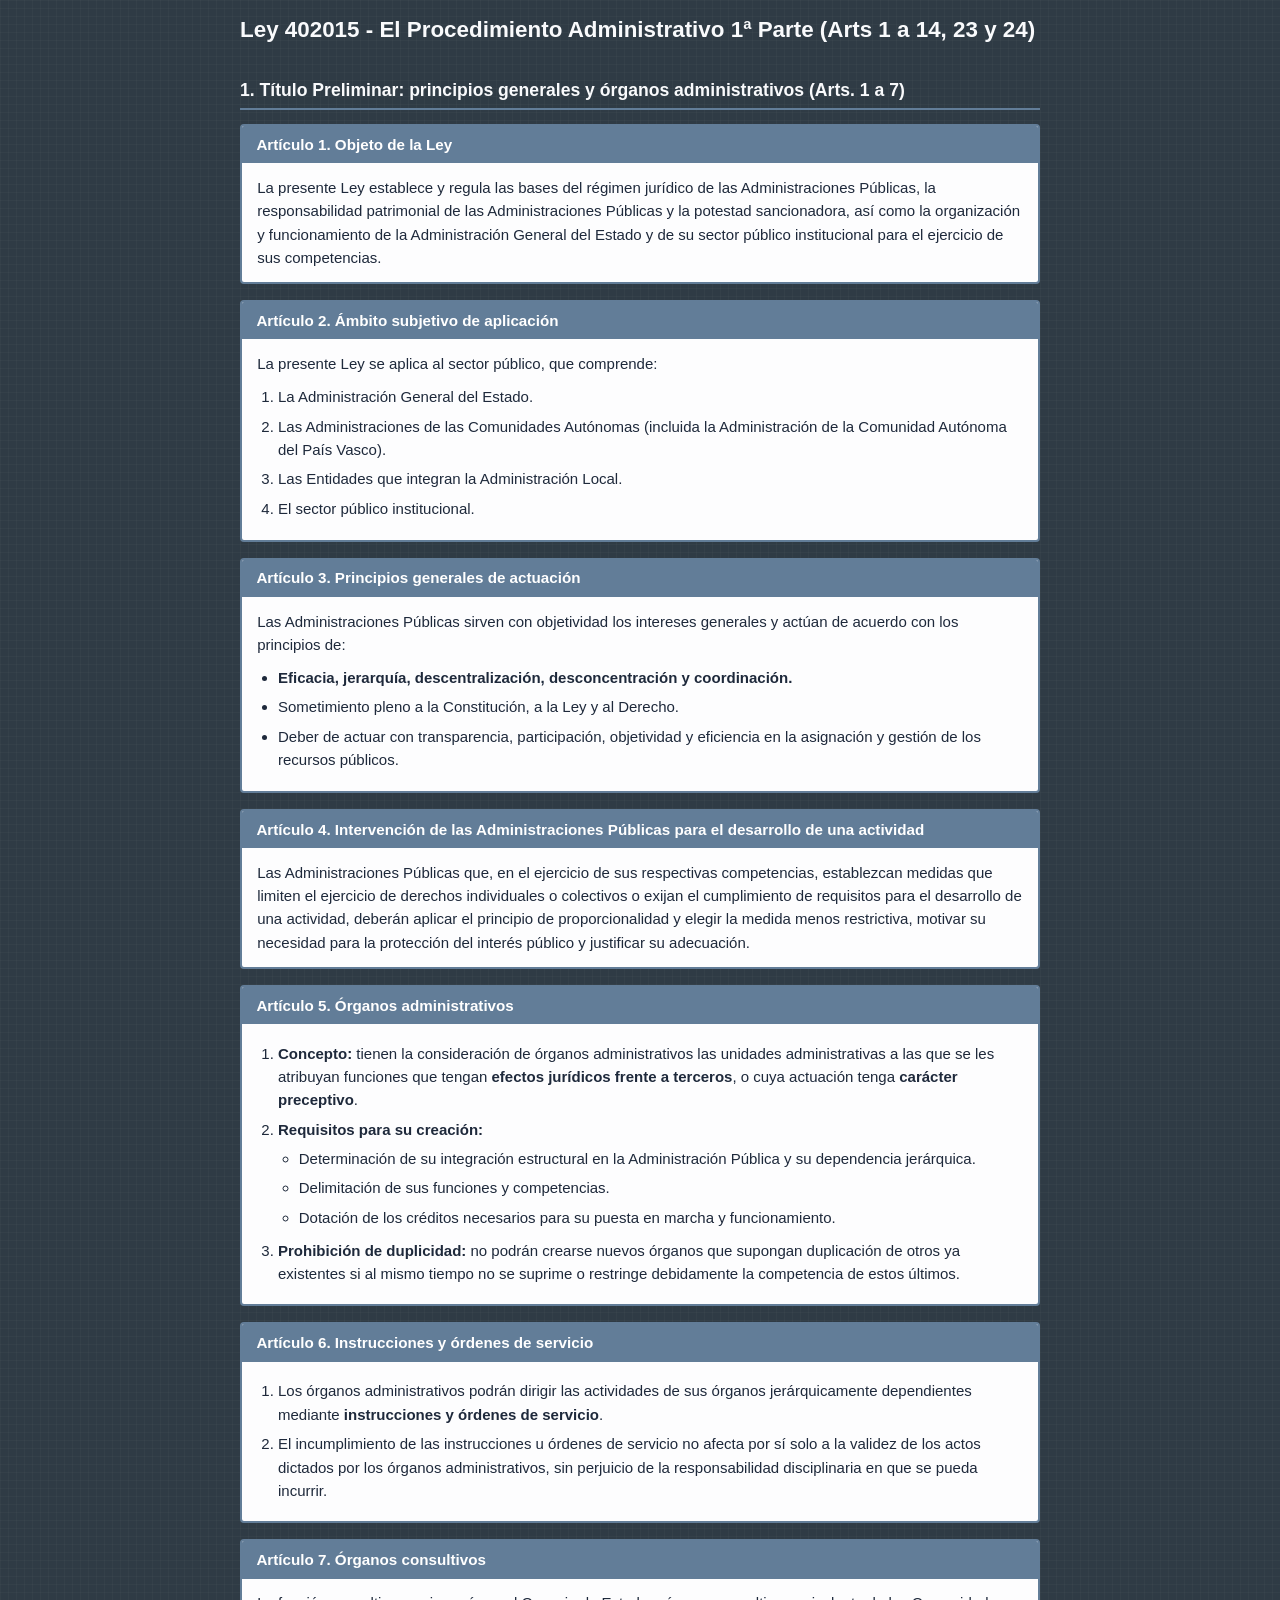
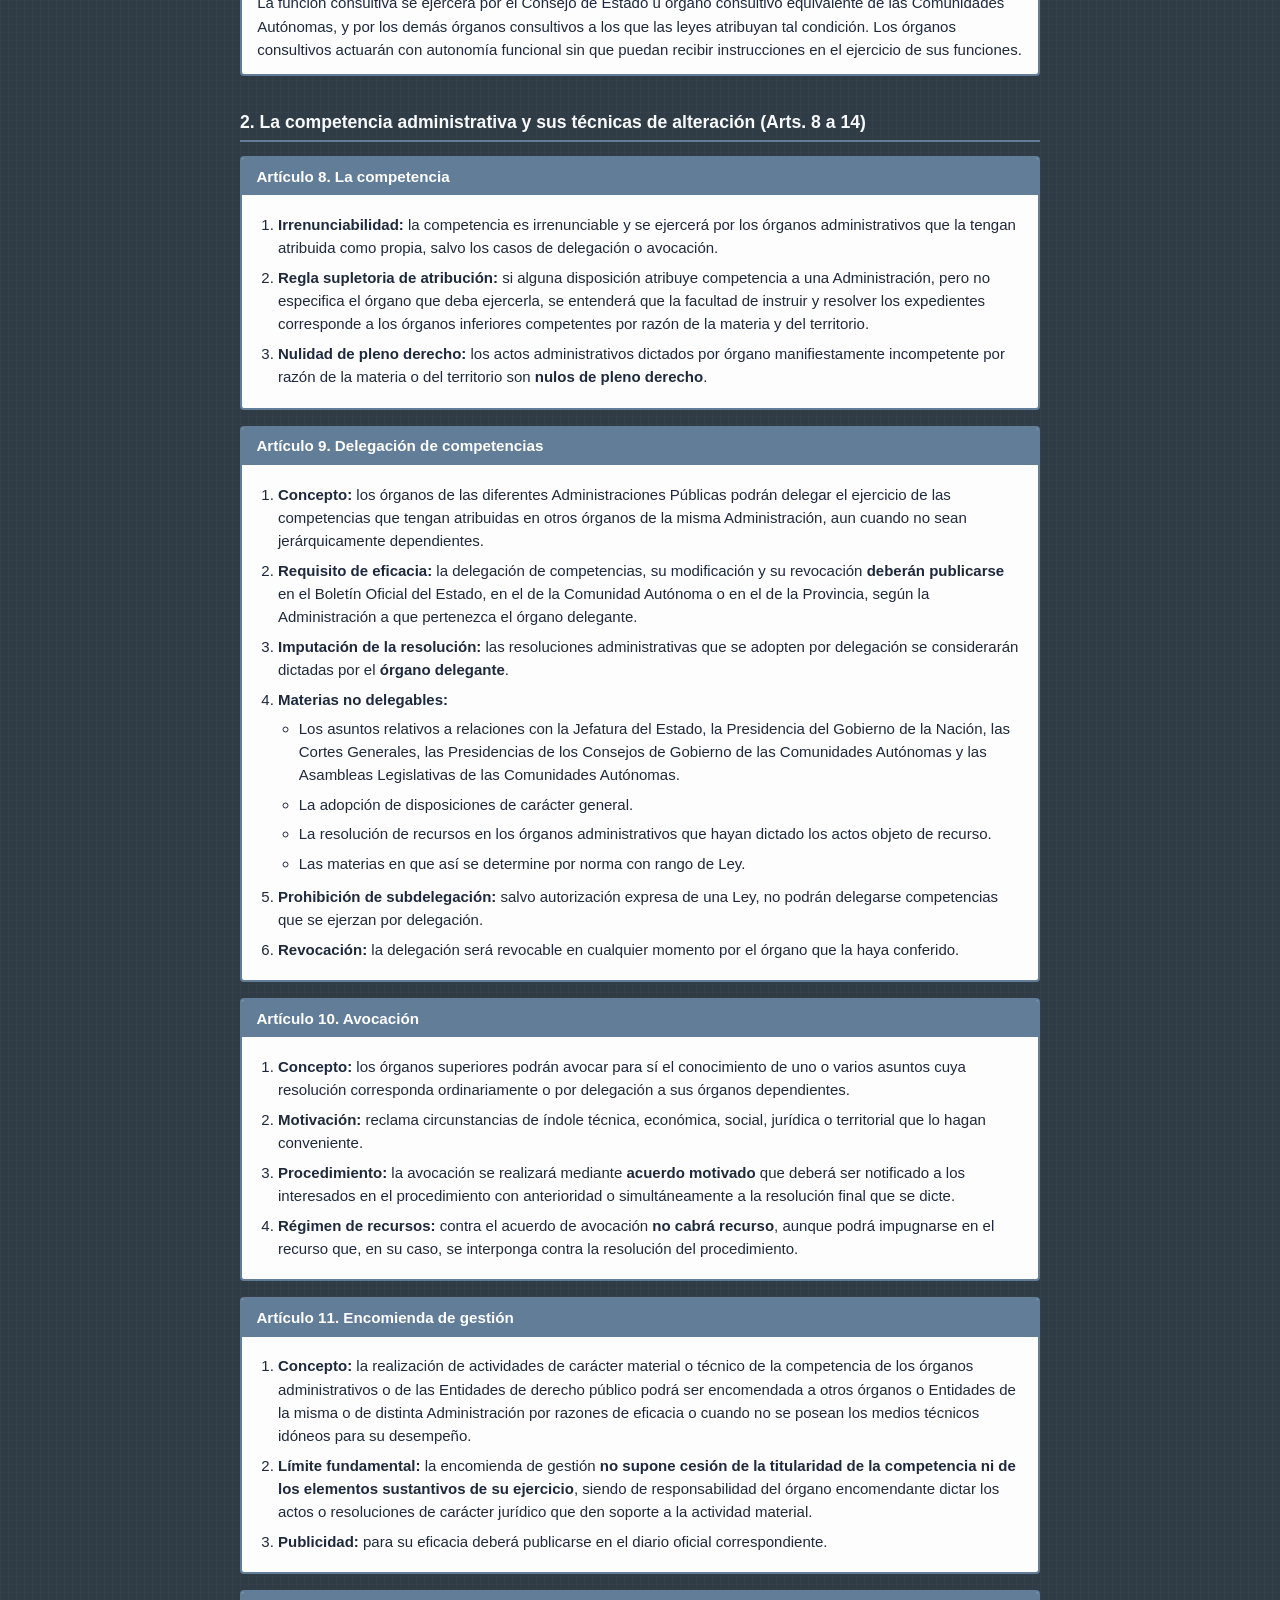
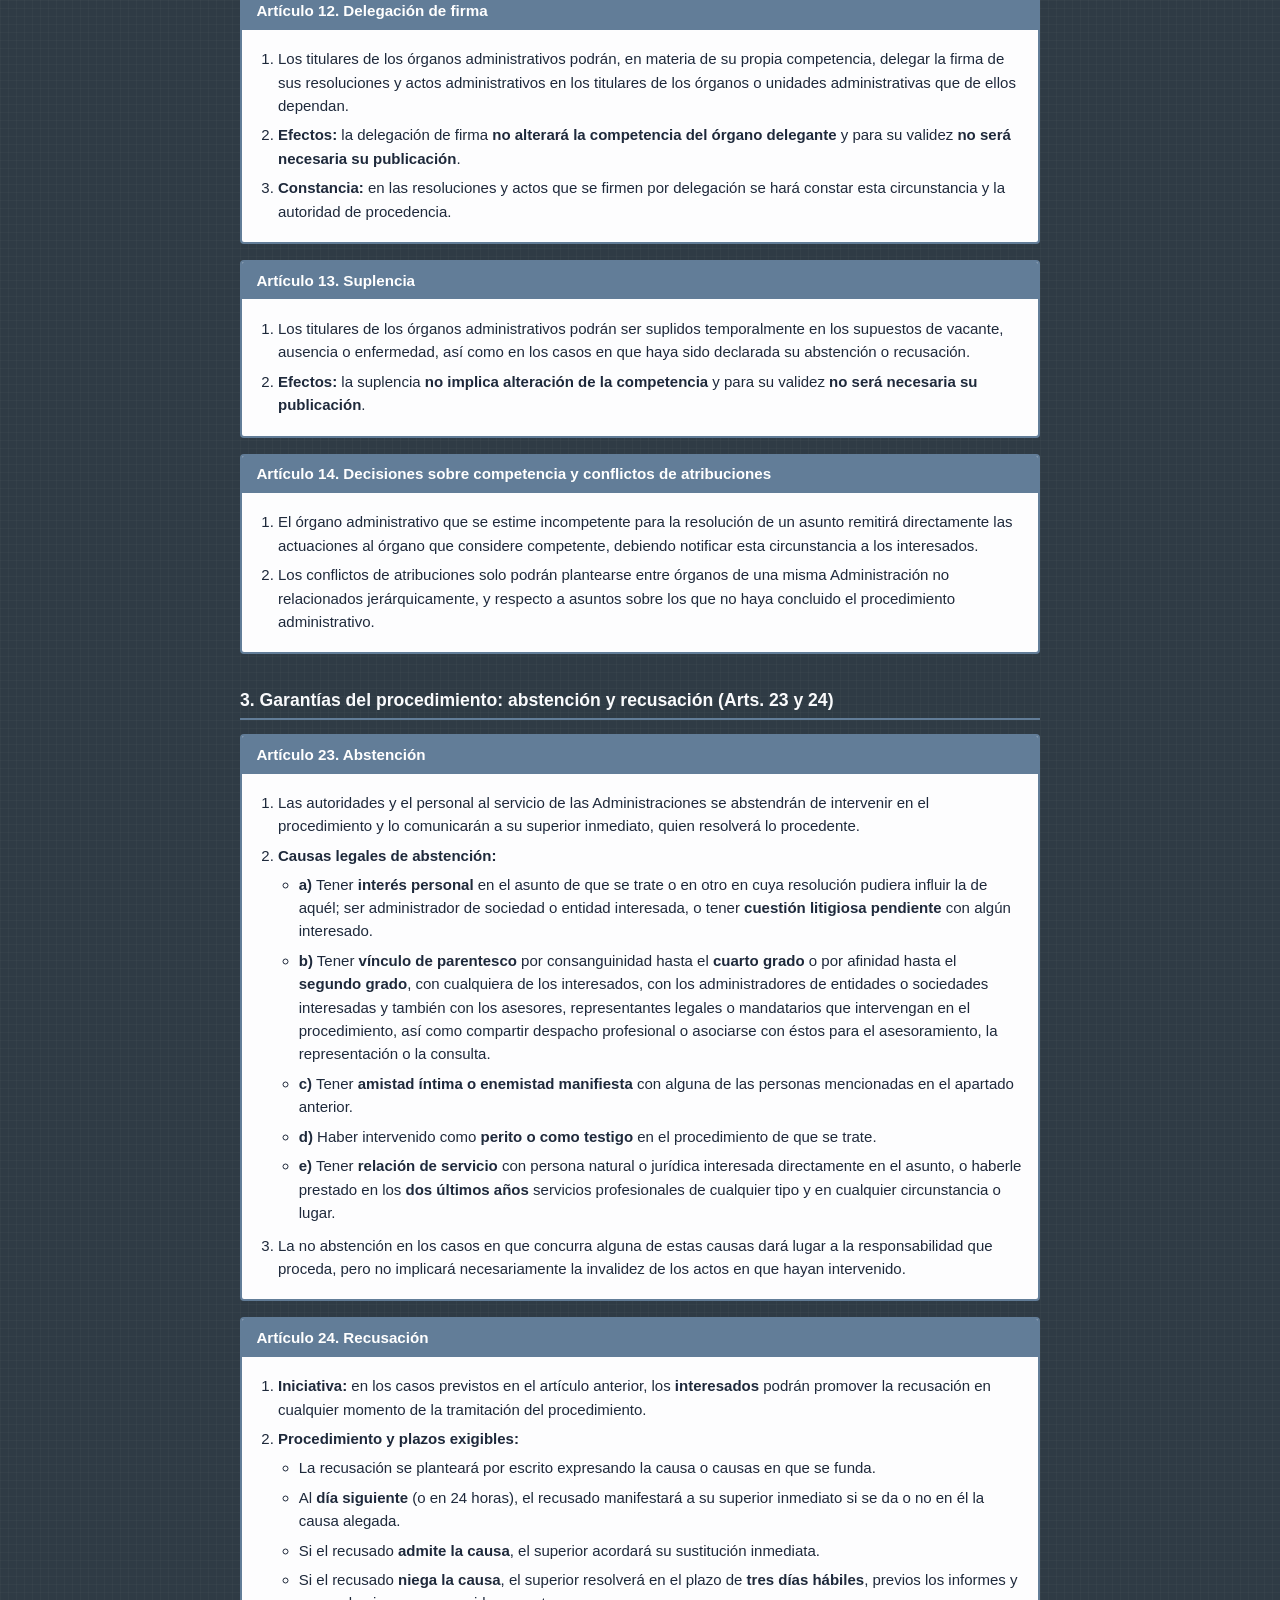
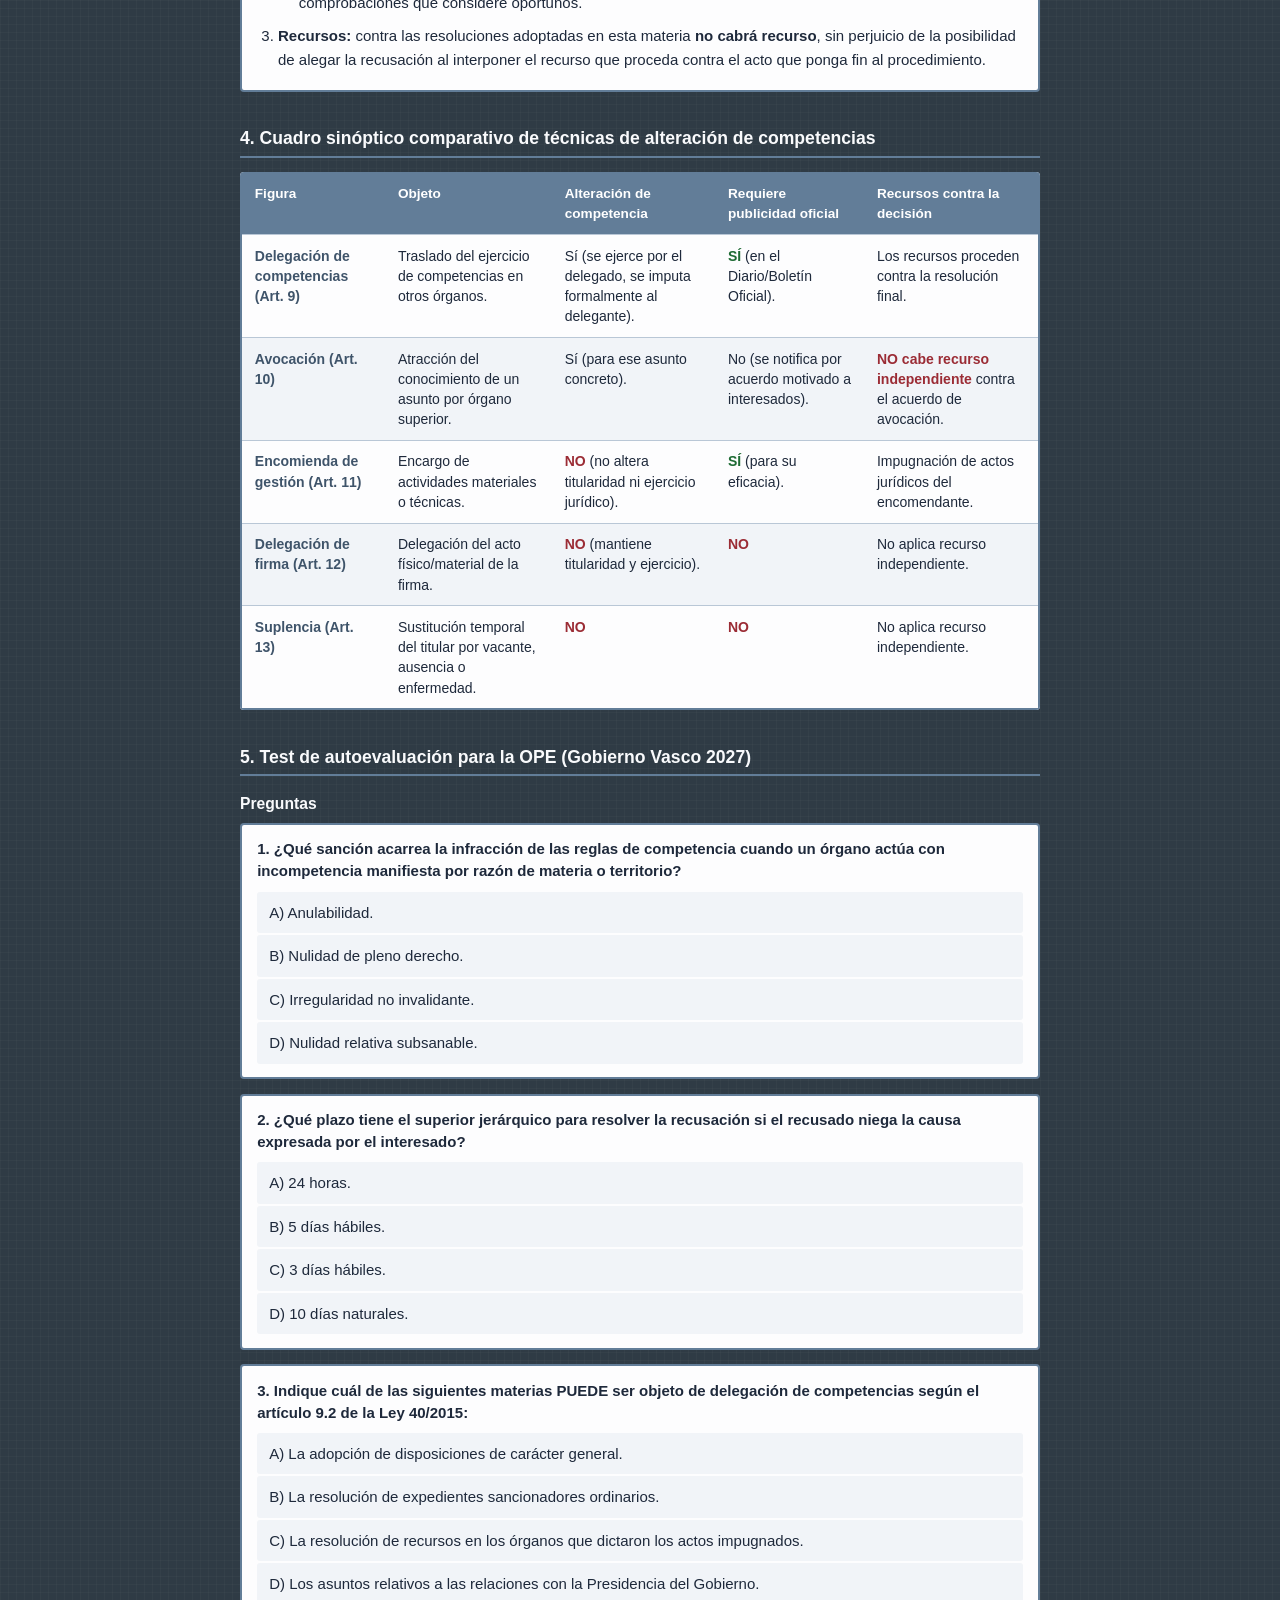
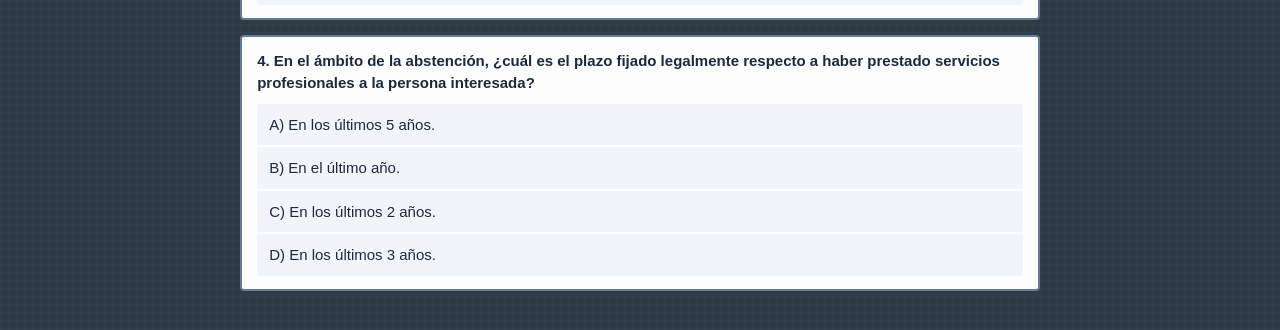
==== paginas/p1_esquema_ley40.html @ 46e8e2f7 "Add files via upload" ====
<!DOCTYPE html>
<html lang="es">
<head>
<meta charset="UTF-8">
<meta name="viewport" content="width=device-width, initial-scale=1.0">
<title>Ley 402015 - El Procedimiento Administrativo 1ª Parte (Arts 1 a 14, 23 y 24)</title>
<link rel="stylesheet" href="../src/estilo.css">
<style>
*{box-sizing:border-box}
body{display:block;padding:16px 12px 24px}
.container{max-width:800px;margin:0 auto}
h1{font-size:1.4rem;color:#F9FAFC;margin:0 0 .4rem;line-height:1.25}
h2{font-size:1.1rem;color:#F9FAFC;margin:2.2rem 0 .9rem;padding-bottom:.35rem;border-bottom:2px solid var(--acento);line-height:1.3}
p{margin:0 0 .6rem}
.sub{color:#F9FAFC;font-size:.98rem;font-weight:bold;margin:1.2rem 0 .6rem}

/* tarjetas */
.card{background:var(--caja);border:2px solid var(--acento);border-radius:4px;overflow:hidden;margin-bottom:1rem;color:var(--texto)}
.card>h3{margin:0;background:var(--acento);color:#fff;font-size:.95rem;padding:.55rem .9rem;line-height:1.3}
.card .cuerpo{padding:.8rem .95rem;font-size:15px;line-height:1.55}
.card .cuerpo>*:last-child{margin-bottom:0}
.card ol,.card ul{margin:.3rem 0 .6rem;padding-left:1.3rem}
.card li{margin-bottom:.4rem}
.card ul ul,.card ol ul{margin-top:.35rem}
.card strong{color:#1E293B}
.etq{color:#3f546a}


/* tabla comparativa */
.tabla-scroll{overflow-x:auto;margin-bottom:1.4rem;border-radius:4px}
table{width:100%;min-width:640px;border-collapse:collapse;background:var(--caja);border:2px solid var(--acento)}
th,td{padding:.65rem .8rem;text-align:left;border-bottom:1px solid var(--borde);vertical-align:top;line-height:1.45;font-size:14px;color:var(--texto)}
th{background:var(--acento);color:#fff;font-size:.85rem}
tr:last-child td{border-bottom:none}
tr:nth-child(even) td{background:#F1F4F8}
td:first-child{font-weight:bold;color:#3f546a}
.si{color:#1e6b34;font-weight:bold}
.no{color:#9b2c35;font-weight:bold}

/* test */
.preg{background:var(--caja);border:2px solid var(--acento);border-radius:4px;padding:.85rem .95rem;margin-bottom:.9rem;color:var(--texto)}
.preg .enun{font-size:15px;font-weight:bold;line-height:1.45;margin-bottom:.6rem}
.preg .opciones-contenedor{margin-bottom:0}
.preg .opcion{width:100%;font-size:15px;background:#F1F4F8}
.preg .opcion:not(.correcta):not(.incorrecta):hover{background:#D3DCE7}
.preg.resuelta .opcion{cursor:default}
.preg.resuelta .opcion:not(.correcta):not(.incorrecta):hover{background:#F1F4F8}
.expl{margin-top:.7rem;border-radius:4px;padding:.75rem .95rem;font-size:15px;line-height:1.5;color:var(--texto)}
.expl.ok{background:#eaf7ee;border:1px solid #85d192;border-left:5px solid #5fb36f}
.expl.ko{background:#fdeced;border:1px solid #f0a1a8;border-left:5px solid #d9727c}
.expl strong{display:block;margin-bottom:.2rem}
.expl.ok strong{color:#1e6b34}
.expl.ko strong{color:#9b2c35}

@media(max-width:600px){body{padding:12px 8px 20px}h1{font-size:1.2rem}.card .cuerpo,.fase,.preg{padding:.7rem .75rem}}
</style>
</head>
<body>
<div class="container">

  <h1>Ley 402015 - El Procedimiento Administrativo 1ª Parte (Arts 1 a 14, 23 y 24)</h1>

  <!-- 2. TÍTULO PRELIMINAR -->
  <h2>1. Título Preliminar: principios generales y órganos administrativos (Arts. 1 a 7)</h2>

  <div class="card">
    <h3>Artículo 1. Objeto de la Ley</h3>
    <div class="cuerpo"><p>La presente Ley establece y regula las bases del régimen jurídico de las Administraciones Públicas, la responsabilidad patrimonial de las Administraciones Públicas y la potestad sancionadora, así como la organización y funcionamiento de la Administración General del Estado y de su sector público institucional para el ejercicio de sus competencias.</p></div>
  </div>

  <div class="card">
    <h3>Artículo 2. Ámbito subjetivo de aplicación</h3>
    <div class="cuerpo">
      <p>La presente Ley se aplica al sector público, que comprende:</p>
      <ol>
        <li>La Administración General del Estado.</li>
        <li>Las Administraciones de las Comunidades Autónomas (incluida la Administración de la Comunidad Autónoma del País Vasco).</li>
        <li>Las Entidades que integran la Administración Local.</li>
        <li>El sector público institucional.</li>
      </ol>
    </div>
  </div>

  <div class="card">
    <h3>Artículo 3. Principios generales de actuación</h3>
    <div class="cuerpo">
      <p>Las Administraciones Públicas sirven con objetividad los intereses generales y actúan de acuerdo con los principios de:</p>
      <ul>
        <li><strong>Eficacia, jerarquía, descentralización, desconcentración y coordinación.</strong></li>
        <li>Sometimiento pleno a la Constitución, a la Ley y al Derecho.</li>
        <li>Deber de actuar con transparencia, participación, objetividad y eficiencia en la asignación y gestión de los recursos públicos.</li>
      </ul>
    </div>
  </div>

  <div class="card">
    <h3>Artículo 4. Intervención de las Administraciones Públicas para el desarrollo de una actividad</h3>
    <div class="cuerpo"><p>Las Administraciones Públicas que, en el ejercicio de sus respectivas competencias, establezcan medidas que limiten el ejercicio de derechos individuales o colectivos o exijan el cumplimiento de requisitos para el desarrollo de una actividad, deberán aplicar el principio de proporcionalidad y elegir la medida menos restrictiva, motivar su necesidad para la protección del interés público y justificar su adecuación.</p></div>
  </div>

  <div class="card">
    <h3>Artículo 5. Órganos administrativos</h3>
    <div class="cuerpo">
      <ol>
        <li><strong>Concepto:</strong> tienen la consideración de órganos administrativos las unidades administrativas a las que se les atribuyan funciones que tengan <strong>efectos jurídicos frente a terceros</strong>, o cuya actuación tenga <strong>carácter preceptivo</strong>.</li>
        <li><strong>Requisitos para su creación:</strong>
          <ul>
            <li>Determinación de su integración estructural en la Administración Pública y su dependencia jerárquica.</li>
            <li>Delimitación de sus funciones y competencias.</li>
            <li>Dotación de los créditos necesarios para su puesta en marcha y funcionamiento.</li>
          </ul>
        </li>
        <li><strong>Prohibición de duplicidad:</strong> no podrán crearse nuevos órganos que supongan duplicación de otros ya existentes si al mismo tiempo no se suprime o restringe debidamente la competencia de estos últimos.</li>
      </ol>
    </div>
  </div>

  <div class="card">
    <h3>Artículo 6. Instrucciones y órdenes de servicio</h3>
    <div class="cuerpo">
      <ol>
        <li>Los órganos administrativos podrán dirigir las actividades de sus órganos jerárquicamente dependientes mediante <strong>instrucciones y órdenes de servicio</strong>.</li>
        <li>El incumplimiento de las instrucciones u órdenes de servicio no afecta por sí solo a la validez de los actos dictados por los órganos administrativos, sin perjuicio de la responsabilidad disciplinaria en que se pueda incurrir.</li>
      </ol>
    </div>
  </div>

  <div class="card">
    <h3>Artículo 7. Órganos consultivos</h3>
    <div class="cuerpo"><p>La función consultiva se ejercerá por el Consejo de Estado u órgano consultivo equivalente de las Comunidades Autónomas, y por los demás órganos consultivos a los que las leyes atribuyan tal condición. Los órganos consultivos actuarán con autonomía funcional sin que puedan recibir instrucciones en el ejercicio de sus funciones.</p></div>
  </div>

  <!-- 3. COMPETENCIA -->
  <h2>2. La competencia administrativa y sus técnicas de alteración (Arts. 8 a 14)</h2>

  <div class="card">
    <h3>Artículo 8. La competencia</h3>
    <div class="cuerpo">
      <ol>
        <li><strong>Irrenunciabilidad:</strong> la competencia es irrenunciable y se ejercerá por los órganos administrativos que la tengan atribuida como propia, salvo los casos de delegación o avocación.</li>
        <li><strong>Regla supletoria de atribución:</strong> si alguna disposición atribuye competencia a una Administración, pero no especifica el órgano que deba ejercerla, se entenderá que la facultad de instruir y resolver los expedientes corresponde a los órganos inferiores competentes por razón de la materia y del territorio.</li>
        <li><strong>Nulidad de pleno derecho:</strong> los actos administrativos dictados por órgano manifiestamente incompetente por razón de la materia o del territorio son <strong>nulos de pleno derecho</strong>.</li>
      </ol>
    </div>
  </div>

  <div class="card">
    <h3>Artículo 9. Delegación de competencias</h3>
    <div class="cuerpo">
      <ol>
        <li><strong>Concepto:</strong> los órganos de las diferentes Administraciones Públicas podrán delegar el ejercicio de las competencias que tengan atribuidas en otros órganos de la misma Administración, aun cuando no sean jerárquicamente dependientes.</li>
        <li><strong>Requisito de eficacia:</strong> la delegación de competencias, su modificación y su revocación <strong>deberán publicarse</strong> en el Boletín Oficial del Estado, en el de la Comunidad Autónoma o en el de la Provincia, según la Administración a que pertenezca el órgano delegante.</li>
        <li><strong>Imputación de la resolución:</strong> las resoluciones administrativas que se adopten por delegación se considerarán dictadas por el <strong>órgano delegante</strong>.</li>
        <li><strong>Materias no delegables:</strong>
          <ul>
            <li>Los asuntos relativos a relaciones con la Jefatura del Estado, la Presidencia del Gobierno de la Nación, las Cortes Generales, las Presidencias de los Consejos de Gobierno de las Comunidades Autónomas y las Asambleas Legislativas de las Comunidades Autónomas.</li>
            <li>La adopción de disposiciones de carácter general.</li>
            <li>La resolución de recursos en los órganos administrativos que hayan dictado los actos objeto de recurso.</li>
            <li>Las materias en que así se determine por norma con rango de Ley.</li>
          </ul>
        </li>
        <li><strong>Prohibición de subdelegación:</strong> salvo autorización expresa de una Ley, no podrán delegarse competencias que se ejerzan por delegación.</li>
        <li><strong>Revocación:</strong> la delegación será revocable en cualquier momento por el órgano que la haya conferido.</li>
      </ol>
    </div>
  </div>

  <div class="card">
    <h3>Artículo 10. Avocación</h3>
    <div class="cuerpo">
      <ol>
        <li><strong>Concepto:</strong> los órganos superiores podrán avocar para sí el conocimiento de uno o varios asuntos cuya resolución corresponda ordinariamente o por delegación a sus órganos dependientes.</li>
        <li><strong>Motivación:</strong> reclama circunstancias de índole técnica, económica, social, jurídica o territorial que lo hagan conveniente.</li>
        <li><strong>Procedimiento:</strong> la avocación se realizará mediante <strong>acuerdo motivado</strong> que deberá ser notificado a los interesados en el procedimiento con anterioridad o simultáneamente a la resolución final que se dicte.</li>
        <li><strong>Régimen de recursos:</strong> contra el acuerdo de avocación <strong>no cabrá recurso</strong>, aunque podrá impugnarse en el recurso que, en su caso, se interponga contra la resolución del procedimiento.</li>
      </ol>
    </div>
  </div>

  <div class="card">
    <h3>Artículo 11. Encomienda de gestión</h3>
    <div class="cuerpo">
      <ol>
        <li><strong>Concepto:</strong> la realización de actividades de carácter material o técnico de la competencia de los órganos administrativos o de las Entidades de derecho público podrá ser encomendada a otros órganos o Entidades de la misma o de distinta Administración por razones de eficacia o cuando no se posean los medios técnicos idóneos para su desempeño.</li>
        <li><strong>Límite fundamental:</strong> la encomienda de gestión <strong>no supone cesión de la titularidad de la competencia ni de los elementos sustantivos de su ejercicio</strong>, siendo de responsabilidad del órgano encomendante dictar los actos o resoluciones de carácter jurídico que den soporte a la actividad material.</li>
        <li><strong>Publicidad:</strong> para su eficacia deberá publicarse en el diario oficial correspondiente.</li>
      </ol>
    </div>
  </div>

  <div class="card">
    <h3>Artículo 12. Delegación de firma</h3>
    <div class="cuerpo">
      <ol>
        <li>Los titulares de los órganos administrativos podrán, en materia de su propia competencia, delegar la firma de sus resoluciones y actos administrativos en los titulares de los órganos o unidades administrativas que de ellos dependan.</li>
        <li><strong>Efectos:</strong> la delegación de firma <strong>no alterará la competencia del órgano delegante</strong> y para su validez <strong>no será necesaria su publicación</strong>.</li>
        <li><strong>Constancia:</strong> en las resoluciones y actos que se firmen por delegación se hará constar esta circunstancia y la autoridad de procedencia.</li>
      </ol>
    </div>
  </div>

  <div class="card">
    <h3>Artículo 13. Suplencia</h3>
    <div class="cuerpo">
      <ol>
        <li>Los titulares de los órganos administrativos podrán ser suplidos temporalmente en los supuestos de vacante, ausencia o enfermedad, así como en los casos en que haya sido declarada su abstención o recusación.</li>
        <li><strong>Efectos:</strong> la suplencia <strong>no implica alteración de la competencia</strong> y para su validez <strong>no será necesaria su publicación</strong>.</li>
      </ol>
    </div>
  </div>

  <div class="card">
    <h3>Artículo 14. Decisiones sobre competencia y conflictos de atribuciones</h3>
    <div class="cuerpo">
      <ol>
        <li>El órgano administrativo que se estime incompetente para la resolución de un asunto remitirá directamente las actuaciones al órgano que considere competente, debiendo notificar esta circunstancia a los interesados.</li>
        <li>Los conflictos de atribuciones solo podrán plantearse entre órganos de una misma Administración no relacionados jerárquicamente, y respecto a asuntos sobre los que no haya concluido el procedimiento administrativo.</li>
      </ol>
    </div>
  </div>

  <!-- 4. ABSTENCIÓN Y RECUSACIÓN -->
  <h2>3. Garantías del procedimiento: abstención y recusación (Arts. 23 y 24)</h2>

  <div class="card">
    <h3>Artículo 23. Abstención</h3>
    <div class="cuerpo">
      <ol>
        <li>Las autoridades y el personal al servicio de las Administraciones se abstendrán de intervenir en el procedimiento y lo comunicarán a su superior inmediato, quien resolverá lo procedente.</li>
        <li><strong>Causas legales de abstención:</strong>
          <ul>
            <li><strong>a)</strong> Tener <strong>interés personal</strong> en el asunto de que se trate o en otro en cuya resolución pudiera influir la de aquél; ser administrador de sociedad o entidad interesada, o tener <strong>cuestión litigiosa pendiente</strong> con algún interesado.</li>
            <li><strong>b)</strong> Tener <strong>vínculo de parentesco</strong> por consanguinidad hasta el <strong>cuarto grado</strong> o por afinidad hasta el <strong>segundo grado</strong>, con cualquiera de los interesados, con los administradores de entidades o sociedades interesadas y también con los asesores, representantes legales o mandatarios que intervengan en el procedimiento, así como compartir despacho profesional o asociarse con éstos para el asesoramiento, la representación o la consulta.</li>
            <li><strong>c)</strong> Tener <strong>amistad íntima o enemistad manifiesta</strong> con alguna de las personas mencionadas en el apartado anterior.</li>
            <li><strong>d)</strong> Haber intervenido como <strong>perito o como testigo</strong> en el procedimiento de que se trate.</li>
            <li><strong>e)</strong> Tener <strong>relación de servicio</strong> con persona natural o jurídica interesada directamente en el asunto, o haberle prestado en los <strong>dos últimos años</strong> servicios profesionales de cualquier tipo y en cualquier circunstancia o lugar.</li>
          </ul>
        </li>
        <li>La no abstención en los casos en que concurra alguna de estas causas dará lugar a la responsabilidad que proceda, pero no implicará necesariamente la invalidez de los actos en que hayan intervenido.</li>
      </ol>
    </div>
  </div>

  <div class="card">
    <h3>Artículo 24. Recusación</h3>
    <div class="cuerpo">
      <ol>
        <li><strong>Iniciativa:</strong> en los casos previstos en el artículo anterior, los <strong>interesados</strong> podrán promover la recusación en cualquier momento de la tramitación del procedimiento.</li>
        <li><strong>Procedimiento y plazos exigibles:</strong>
          <ul>
            <li>La recusación se planteará por escrito expresando la causa o causas en que se funda.</li>
            <li>Al <strong>día siguiente</strong> (o en 24 horas), el recusado manifestará a su superior inmediato si se da o no en él la causa alegada.</li>
            <li>Si el recusado <strong>admite la causa</strong>, el superior acordará su sustitución inmediata.</li>
            <li>Si el recusado <strong>niega la causa</strong>, el superior resolverá en el plazo de <strong>tres días hábiles</strong>, previos los informes y comprobaciones que considere oportunos.</li>
          </ul>
        </li>
        <li><strong>Recursos:</strong> contra las resoluciones adoptadas en esta materia <strong>no cabrá recurso</strong>, sin perjuicio de la posibilidad de alegar la recusación al interponer el recurso que proceda contra el acto que ponga fin al procedimiento.</li>
      </ol>
    </div>
  </div>

  <!-- 5. CUADRO SINÓPTICO -->
  <h2>4. Cuadro sinóptico comparativo de técnicas de alteración de competencias</h2>
  <div class="tabla-scroll">
    <table>
      <thead>
        <tr>
          <th>Figura</th>
          <th>Objeto</th>
          <th>Alteración de competencia</th>
          <th>Requiere publicidad oficial</th>
          <th>Recursos contra la decisión</th>
        </tr>
      </thead>
      <tbody>
        <tr>
          <td>Delegación de competencias (Art. 9)</td>
          <td>Traslado del ejercicio de competencias en otros órganos.</td>
          <td>Sí (se ejerce por el delegado, se imputa formalmente al delegante).</td>
          <td><span class="si">SÍ</span> (en el Diario/Boletín Oficial).</td>
          <td>Los recursos proceden contra la resolución final.</td>
        </tr>
        <tr>
          <td>Avocación (Art. 10)</td>
          <td>Atracción del conocimiento de un asunto por órgano superior.</td>
          <td>Sí (para ese asunto concreto).</td>
          <td>No (se notifica por acuerdo motivado a interesados).</td>
          <td><span class="no">NO cabe recurso independiente</span> contra el acuerdo de avocación.</td>
        </tr>
        <tr>
          <td>Encomienda de gestión (Art. 11)</td>
          <td>Encargo de actividades materiales o técnicas.</td>
          <td><span class="no">NO</span> (no altera titularidad ni ejercicio jurídico).</td>
          <td><span class="si">SÍ</span> (para su eficacia).</td>
          <td>Impugnación de actos jurídicos del encomendante.</td>
        </tr>
        <tr>
          <td>Delegación de firma (Art. 12)</td>
          <td>Delegación del acto físico/material de la firma.</td>
          <td><span class="no">NO</span> (mantiene titularidad y ejercicio).</td>
          <td><span class="no">NO</span></td>
          <td>No aplica recurso independiente.</td>
        </tr>
        <tr>
          <td>Suplencia (Art. 13)</td>
          <td>Sustitución temporal del titular por vacante, ausencia o enfermedad.</td>
          <td><span class="no">NO</span></td>
          <td><span class="no">NO</span></td>
          <td>No aplica recurso independiente.</td>
        </tr>
      </tbody>
    </table>
  </div>

  <!-- 6. TEST -->
  <h2>5. Test de autoevaluación para la OPE (Gobierno Vasco 2027)</h2>
  <div class="sub">Preguntas</div>
  <div class="preg" data-correcta="1">
    <div class="enun">1. ¿Qué sanción acarrea la infracción de las reglas de competencia cuando un órgano actúa con incompetencia manifiesta por razón de materia o territorio?</div>
    <div class="opciones-contenedor">
      <button type="button" class="opcion" data-i="0">A) Anulabilidad.</button>
      <button type="button" class="opcion" data-i="1">B) Nulidad de pleno derecho.</button>
      <button type="button" class="opcion" data-i="2">C) Irregularidad no invalidante.</button>
      <button type="button" class="opcion" data-i="3">D) Nulidad relativa subsanable.</button>
    </div>
    <div class="expl hidden" data-letra="B">Conforme al Art. 8.3 de la Ley 40/2015, los actos dictados por órgano manifiestamente incompetente por razón de la materia o del territorio son nulos de pleno derecho.</div>
  </div>

  <div class="preg" data-correcta="2">
    <div class="enun">2. ¿Qué plazo tiene el superior jerárquico para resolver la recusación si el recusado niega la causa expresada por el interesado?</div>
    <div class="opciones-contenedor">
      <button type="button" class="opcion" data-i="0">A) 24 horas.</button>
      <button type="button" class="opcion" data-i="1">B) 5 días hábiles.</button>
      <button type="button" class="opcion" data-i="2">C) 3 días hábiles.</button>
      <button type="button" class="opcion" data-i="3">D) 10 días naturales.</button>
    </div>
    <div class="expl hidden" data-letra="C">Según el Art. 24.2, si el recusado niega la causa, el superior resolverá en el plazo de 3 días hábiles.</div>
  </div>

  <div class="preg" data-correcta="1">
    <div class="enun">3. Indique cuál de las siguientes materias PUEDE ser objeto de delegación de competencias según el artículo 9.2 de la Ley 40/2015:</div>
    <div class="opciones-contenedor">
      <button type="button" class="opcion" data-i="0">A) La adopción de disposiciones de carácter general.</button>
      <button type="button" class="opcion" data-i="1">B) La resolución de expedientes sancionadores ordinarios.</button>
      <button type="button" class="opcion" data-i="2">C) La resolución de recursos en los órganos que dictaron los actos impugnados.</button>
      <button type="button" class="opcion" data-i="3">D) Los asuntos relativos a las relaciones con la Presidencia del Gobierno.</button>
    </div>
    <div class="expl hidden" data-letra="B">Los incisos A, C y D están expresamente prohibidos en el Art. 9.2. La resolución de expedientes ordinarios sí se puede delegar.</div>
  </div>

  <div class="preg" data-correcta="2">
    <div class="enun">4. En el ámbito de la abstención, ¿cuál es el plazo fijado legalmente respecto a haber prestado servicios profesionales a la persona interesada?</div>
    <div class="opciones-contenedor">
      <button type="button" class="opcion" data-i="0">A) En los últimos 5 años.</button>
      <button type="button" class="opcion" data-i="1">B) En el último año.</button>
      <button type="button" class="opcion" data-i="2">C) En los últimos 2 años.</button>
      <button type="button" class="opcion" data-i="3">D) En los últimos 3 años.</button>
    </div>
    <div class="expl hidden" data-letra="C">El Art. 23.2.e establece como causa de abstención haber prestado servicios profesionales al interesado en los últimos dos años.</div>
  </div>



</div>
<script>
document.querySelectorAll('.preg').forEach(function (q) {
  var correcta = +q.dataset.correcta, expl = q.querySelector('.expl'), ops = q.querySelectorAll('.opcion');
  ops.forEach(function (b) {
    b.addEventListener('click', function () {
      if (q.classList.contains('resuelta')) return;
      q.classList.add('resuelta');
      var acierto = +b.dataset.i === correcta;
      ops[correcta].classList.add('correcta');
      if (!acierto) b.classList.add('incorrecta');
      var letra = expl.dataset.letra, texto = expl.textContent;
      expl.innerHTML = '<strong>' + (acierto ? '¡Correcto!' : 'Incorrecto.') + ' Respuesta correcta: ' + letra + '.</strong>' + texto;
      expl.classList.add(acierto ? 'ok' : 'ko');
      expl.classList.remove('hidden');
    });
  });
});
</script>
</body>
</html>
---- src/estilo.css ----
/* Diseño común de index, tests y repaso. Cambia los colores aquí (variables de :root). */
:root{--trama:linear-gradient(rgba(255,255,255,.025) 1px,transparent 1px),linear-gradient(90deg,rgba(255,255,255,.025) 1px,transparent 1px);--fondo:#2F3B45;--caja:#FDFDFE;--texto:#1E293B;--texto2:#1E293B;--acento:#627D98;--borde:#b9c7d6;--ok:#85d192;--ko:#f0a1a8}
body{font-family:Arial,sans-serif;text-rendering:optimizeLegibility;background:var(--fondo);background-image:var(--trama);background-size:8px 8px;color:var(--texto);margin:0;padding:0;display:flex;justify-content:center;align-items:flex-start}
.contenedor-principal{display:flex;flex-direction:column;gap:20px;align-items:center;padding:5px 20px 20px}
section.contenedor-test,footer.rectangulo-resumen{padding:17px 18px;border-radius:4px;width:800px;max-width:800px;text-align:center;box-sizing:border-box}
section.contenedor-test{background:var(--caja);border:2px solid var(--acento)}
footer.rectangulo-resumen{background:transparent;margin-top:20px}
.pregunta{font-size:16px;font-weight:bold;color:var(--texto);margin-bottom:16px;text-align:left;line-height:1.4}
.opciones-contenedor{display:grid;gap:2px;margin-bottom:20px}
.opcion{background:var(--caja);border:none;color:var(--texto2);padding:11px 12px;line-height:1.3;border-radius:3px;cursor:pointer;font-size:16px;text-align:left;transition:background .2s}
.opcion:hover{background:#D3DCE7}
.opcion:disabled:not(.correcta):not(.incorrecta):hover{background:var(--caja)}
.opcion.seleccionada{background:#B9C9DA;color:var(--texto)}
.opcion.correcta,.opcion.correcta:hover{background:var(--ok);color:var(--texto);cursor:default}
.opcion.incorrecta,.opcion.incorrecta:hover{background:var(--ko);color:var(--texto);cursor:default}
.navegacion-btn-contenedor{display:flex;justify-content:space-between;align-items:center;margin-top:16px;width:100%}
.comprobar-btn,.navegacion-btn{background:var(--acento);color:#fff;padding:5px 10px;border:none;border-radius:3px;font-size:12px;width:100px;cursor:pointer}
.comprobar-btn:hover,.navegacion-btn:hover{background:#51687f}
.comprobar-btn:disabled,.navegacion-btn:disabled{opacity:.45;cursor:not-allowed}
.hidden{display:none}
.indices-contenedor{display:flex;flex-wrap:wrap;gap:10px;justify-content:center}
.indice-pregunta{width:30px;height:30px;display:flex;justify-content:center;align-items:center;border-radius:50%;background:#5F7791;border:1px solid #7A90A8;box-sizing:border-box;color:#F9FAFC;cursor:pointer;font-weight:bold;font-size:14px}
.indice-pregunta:hover{background:#6D86A1}
.indice-pregunta.activa{background:var(--caja);border-color:var(--caja);color:var(--texto)}
.indice-pregunta.correcta{background:var(--ok);border-color:var(--ok);color:var(--texto)}
.indice-pregunta.incorrecta{background:var(--ko);border-color:var(--ko);color:var(--texto)}
.custom-modal-overlay{position:fixed;inset:0;background:rgba(0,0,0,.4);display:none;justify-content:center;align-items:center;z-index:10}
.custom-modal-overlay:not(.hidden){display:flex}
.custom-modal{background:var(--caja);padding:30px;border-radius:4px;text-align:center;max-width:400px;width:90%}
.custom-modal button{background:var(--acento);color:#fff;padding:10px 20px;border:none;border-radius:3px;cursor:pointer;font-size:16px;margin-top:20px}
.fallos-barra{display:flex;flex-wrap:wrap;justify-content:center;align-items:center;gap:10px;margin-top:15px;font-size:12px;color:#F9FAFC}
.fallos-barra button{width:auto;padding:5px 10px;background:#4a617a}.fallos-barra button:hover{background:#3f546a}
@media(max-width:800px){section.contenedor-test,footer.rectangulo-resumen{width:95%;padding:14px}.opcion{padding:9px 8px}}
button{font-family:inherit}
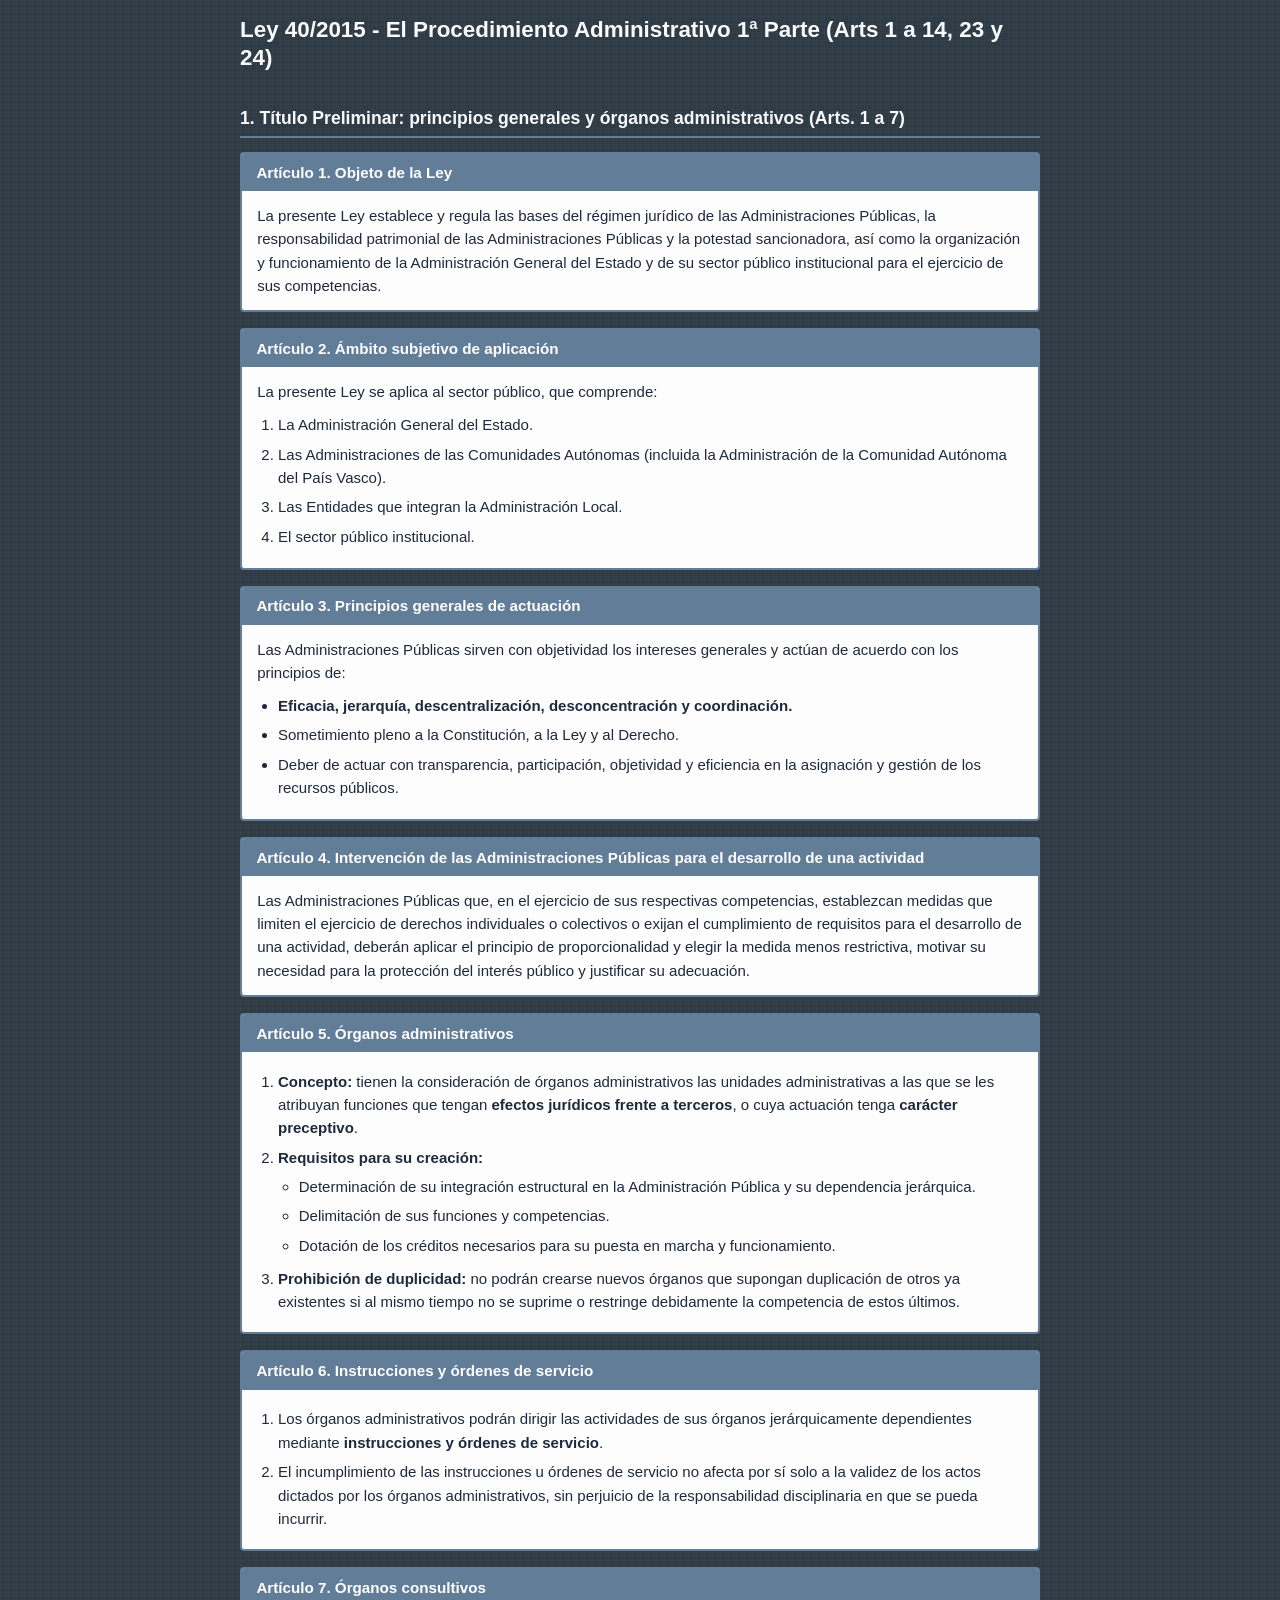
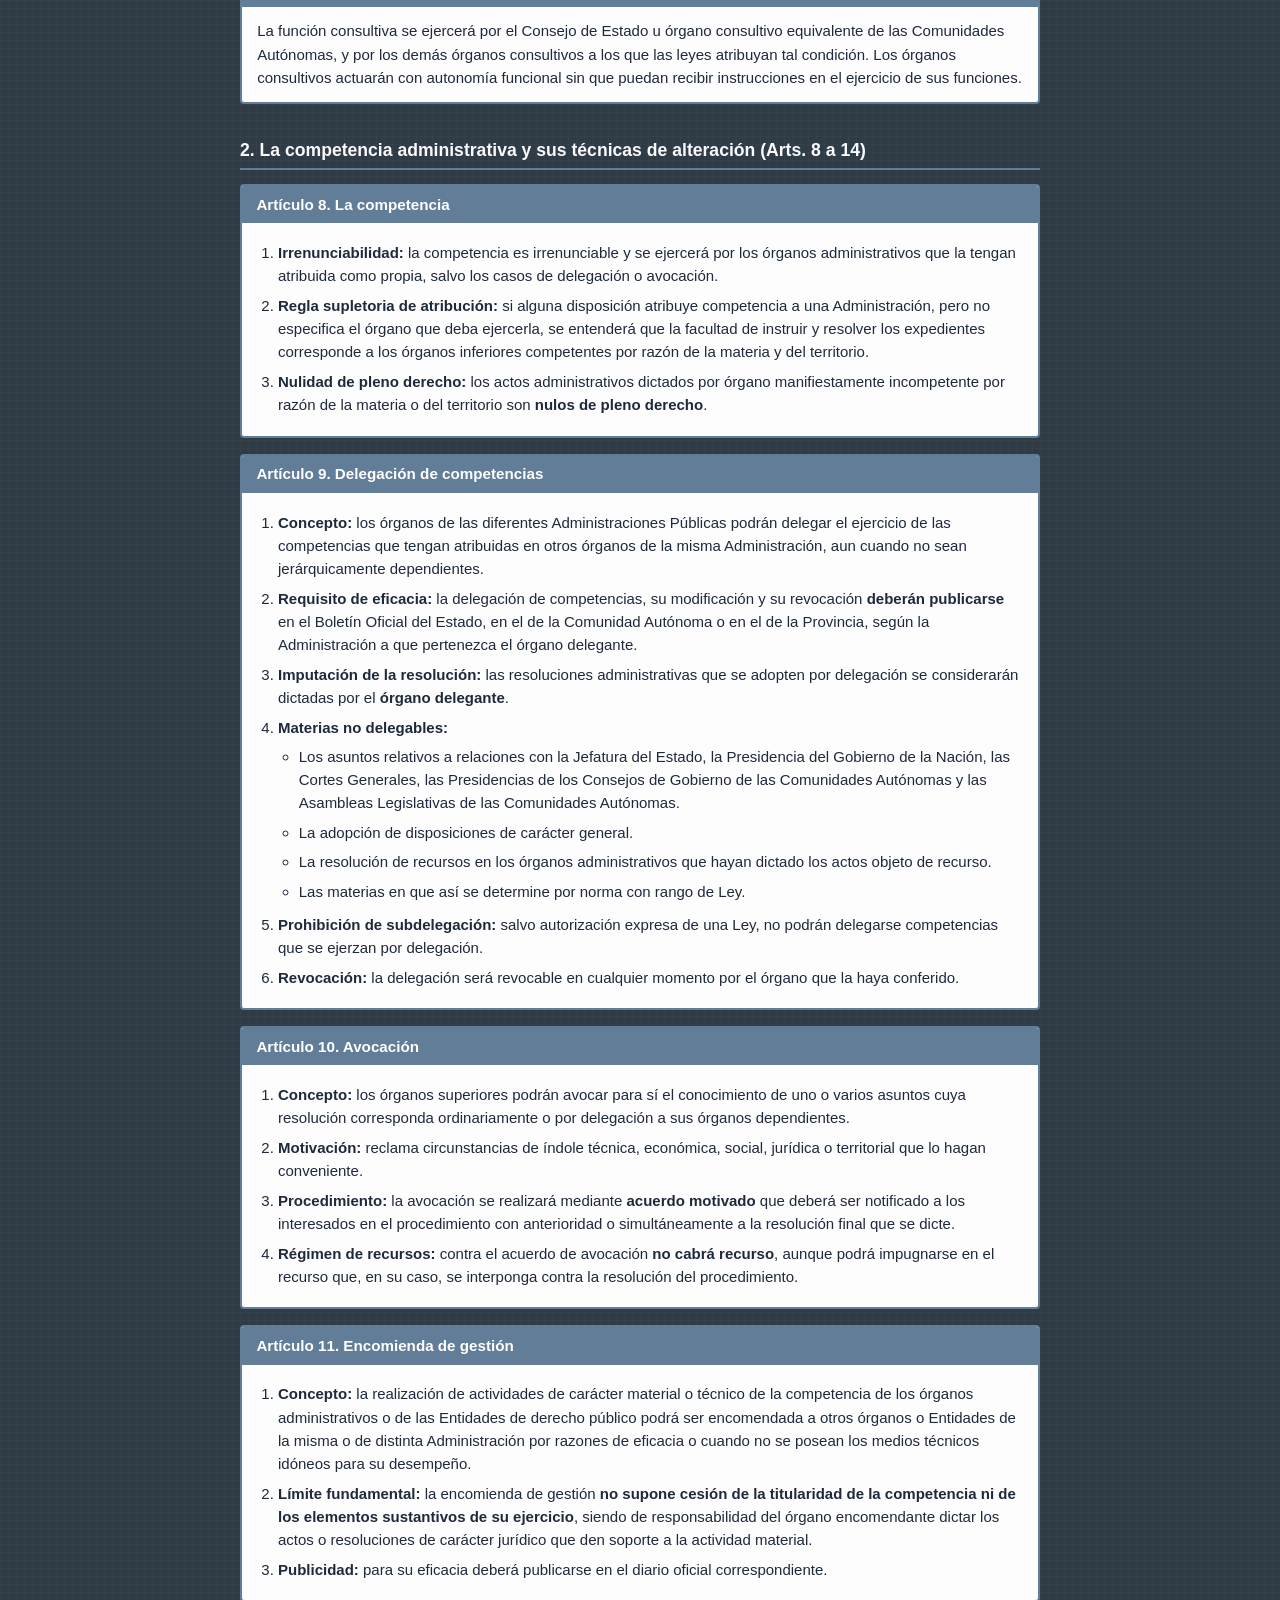
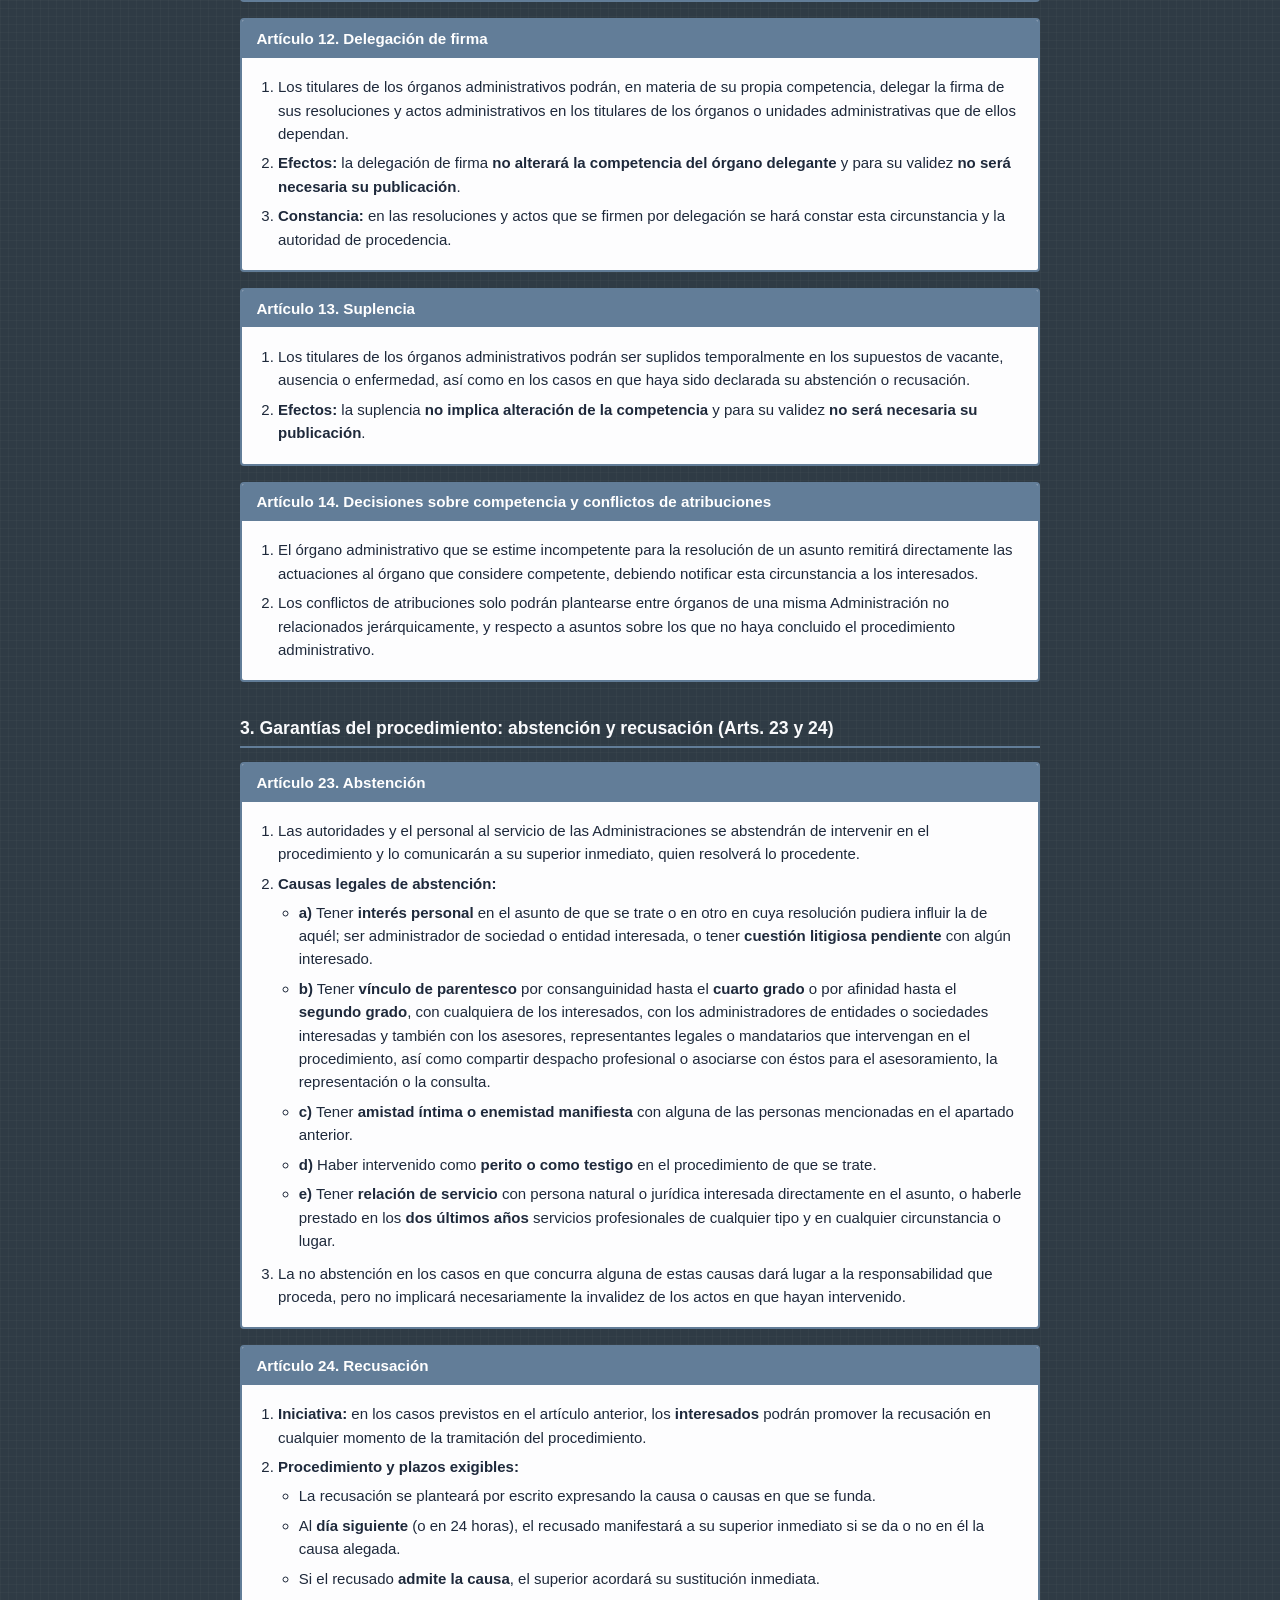
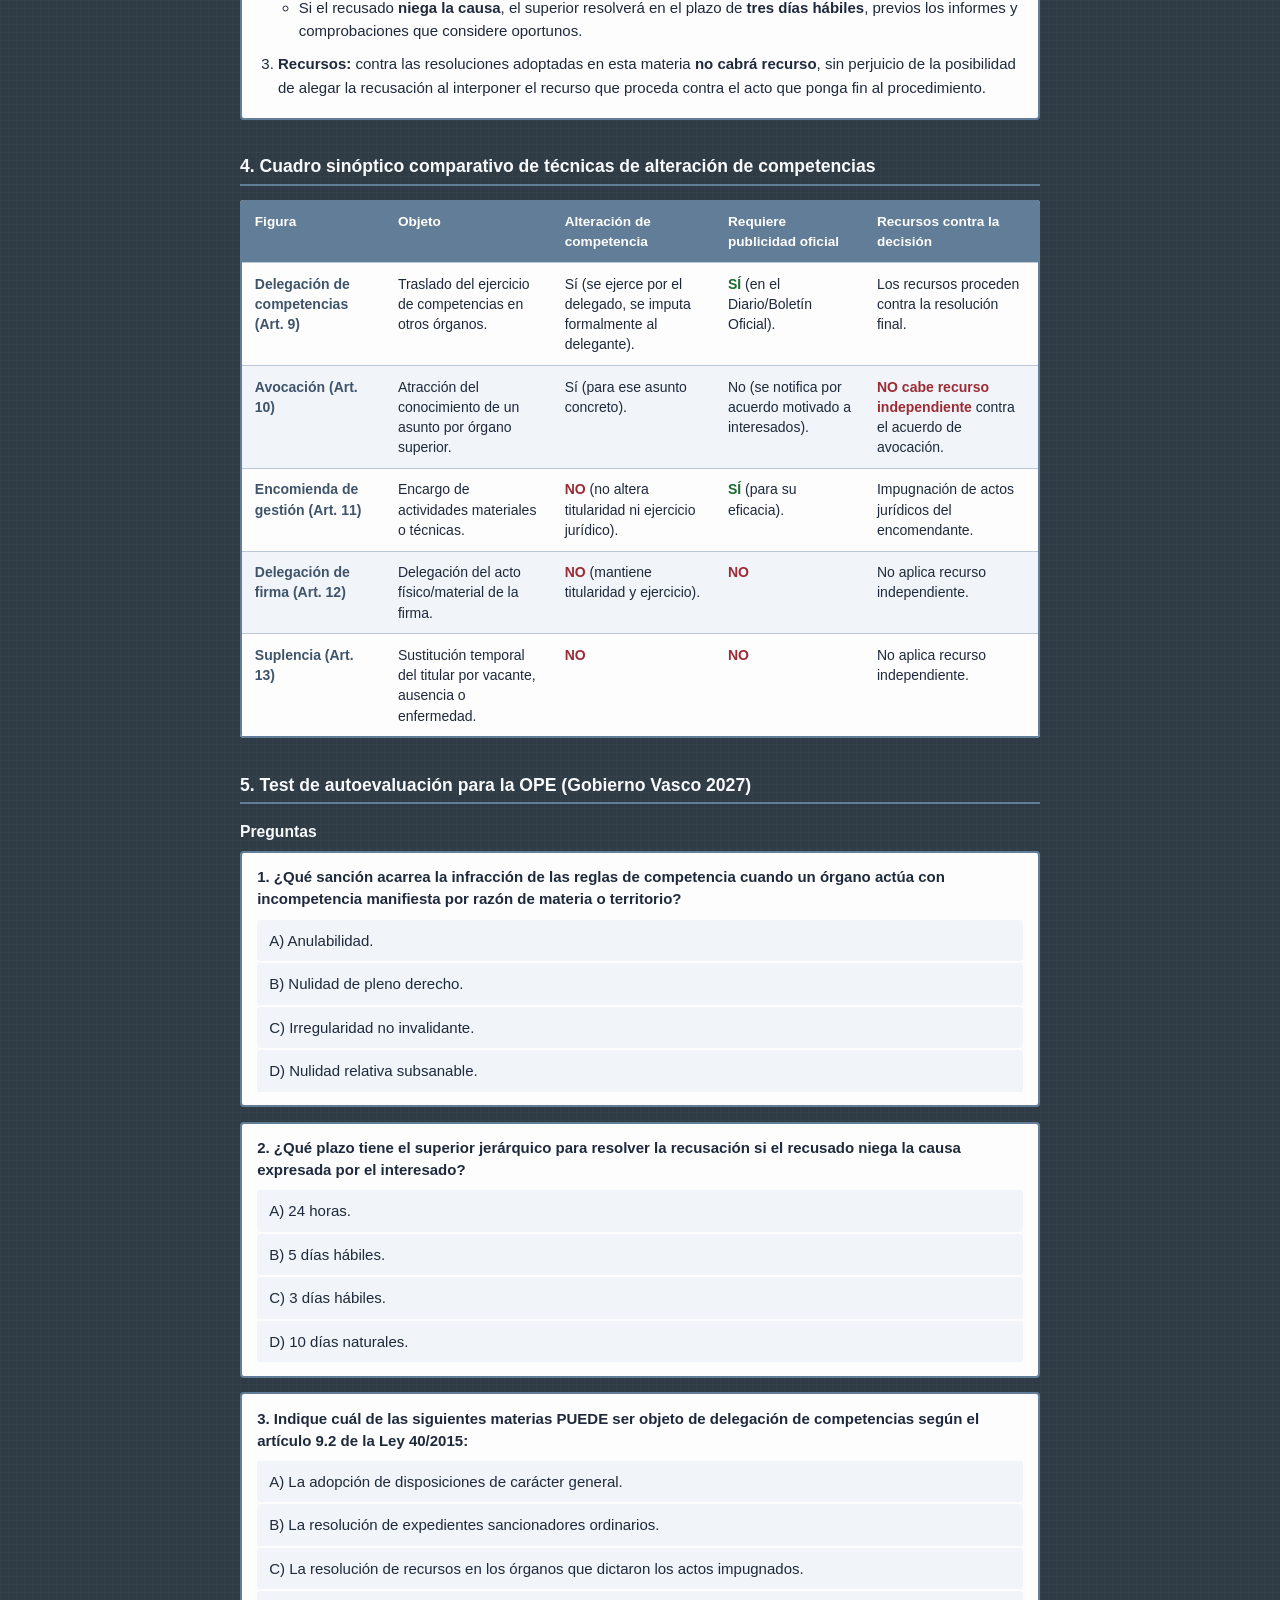
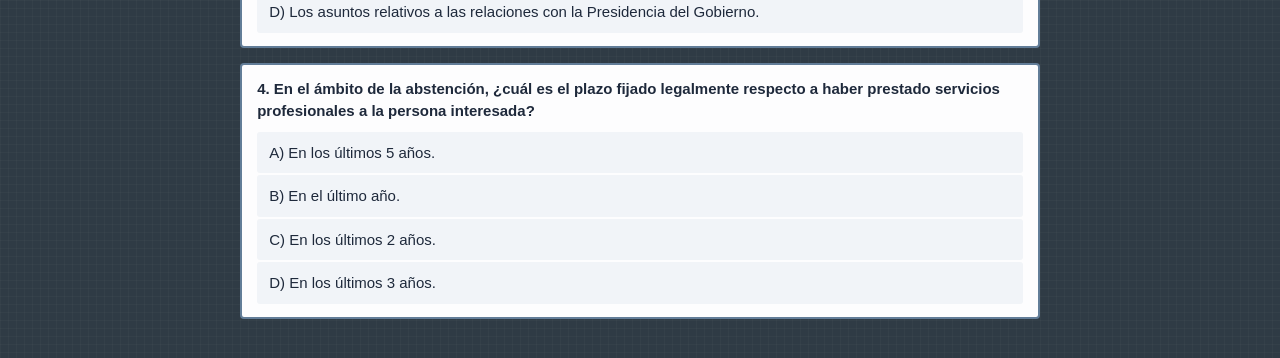
==== commit 04bae1e7: "Update p1_esquema_ley40.html" ====
--- a/paginas/p1_esquema_ley40.html
+++ b/paginas/p1_esquema_ley40.html
@@ -3,7 +3,7 @@
 <head>
 <meta charset="UTF-8">
 <meta name="viewport" content="width=device-width, initial-scale=1.0">
-<title>Ley 402015 - El Procedimiento Administrativo 1ª Parte (Arts 1 a 14, 23 y 24)</title>
+<title>Ley 40/2015 - El Procedimiento Administrativo 1ª Parte (Arts 1 a 14, 23 y 24)</title>
 <link rel="stylesheet" href="../src/estilo.css">
 <style>
 *{box-sizing:border-box}
@@ -58,7 +58,7 @@
 <body>
 <div class="container">
 
-  <h1>Ley 402015 - El Procedimiento Administrativo 1ª Parte (Arts 1 a 14, 23 y 24)</h1>
+  <h1>Ley 40/2015 - El Procedimiento Administrativo 1ª Parte (Arts 1 a 14, 23 y 24)</h1>
 
   <!-- 2. TÍTULO PRELIMINAR -->
   <h2>1. Título Preliminar: principios generales y órganos administrativos (Arts. 1 a 7)</h2>
